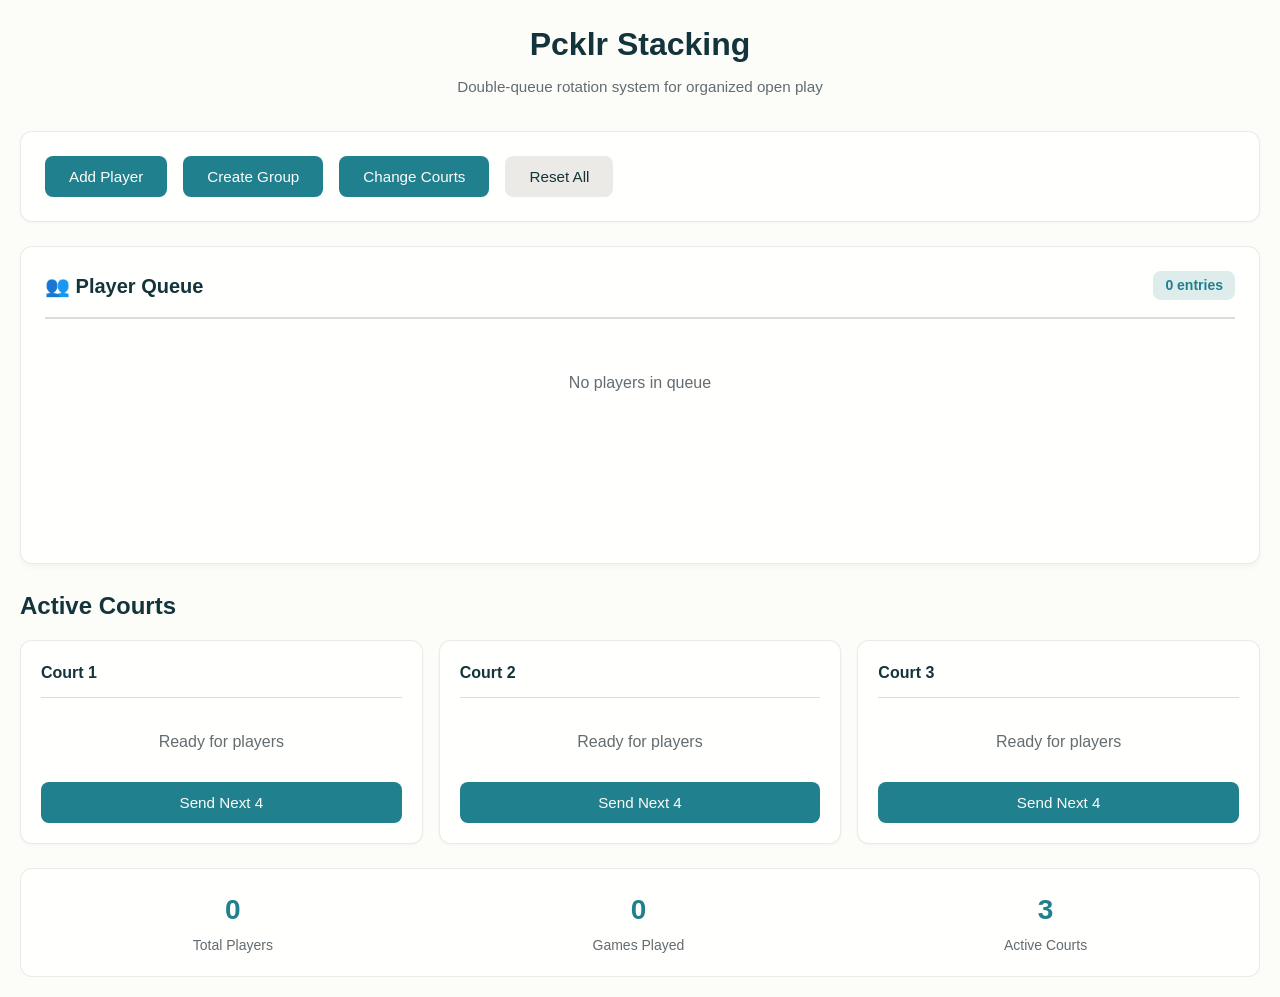
==== index.html @ cc5330ba "change name" ====
<!DOCTY PE html>
<html lang="en">
<head>
    <meta charset="UTF-8">
    <meta name="viewport" content="width=device-width, initial-scale=1.0">
    <title>HideOut Pekol Estaker</title>
    <style>
        :root {
            --color-white: rgba(255, 255, 255, 1);
            --color-black: rgba(0, 0, 0, 1);
            --color-cream-50: rgba(252, 252, 249, 1);
            --color-cream-100: rgba(255, 255, 253, 1);
            --color-gray-200: rgba(245, 245, 245, 1);
            --color-gray-300: rgba(167, 169, 169, 1);
            --color-gray-400: rgba(119, 124, 124, 1);
            --color-slate-500: rgba(98, 108, 113, 1);
            --color-brown-600: rgba(94, 82, 64, 1);
            --color-charcoal-700: rgba(31, 33, 33, 1);
            --color-charcoal-800: rgba(38, 40, 40, 1);
            --color-slate-900: rgba(19, 52, 59, 1);
            --color-teal-300: rgba(50, 184, 198, 1);
            --color-teal-400: rgba(45, 166, 178, 1);
            --color-teal-500: rgba(33, 128, 141, 1);
            --color-teal-600: rgba(29, 116, 128, 1);
            --color-teal-700: rgba(26, 104, 115, 1);
            --color-red-400: rgba(255, 84, 89, 1);
            --color-red-500: rgba(192, 21, 47, 1);
            --color-orange-400: rgba(230, 129, 97, 1);
            --color-orange-500: rgba(168, 75, 47, 1);
            --color-brown-600-rgb: 94, 82, 64;
            --color-teal-500-rgb: 33, 128, 141;
            --color-background: var(--color-cream-50);
            --color-surface: var(--color-cream-100);
            --color-text: var(--color-slate-900);
            --color-text-secondary: var(--color-slate-500);
            --color-primary: var(--color-teal-500);
            --color-primary-hover: var(--color-teal-600);
            --color-primary-active: var(--color-teal-700);
            --color-secondary: rgba(var(--color-brown-600-rgb), 0.12);
            --color-secondary-hover: rgba(var(--color-brown-600-rgb), 0.2);
            --color-border: rgba(var(--color-brown-600-rgb), 0.2);
            --color-btn-primary-text: var(--color-cream-50);
            --color-card-border: rgba(var(--color-brown-600-rgb), 0.12);
            --color-error: var(--color-red-500);
            --color-success: var(--color-teal-500);
            --font-family-base: -apple-system, BlinkMacSystemFont, 'Segoe UI', Roboto, sans-serif;
            --space-4: 4px;
            --space-8: 8px;
            --space-12: 12px;
            --space-16: 16px;
            --space-20: 20px;
            --space-24: 24px;
            --space-32: 32px;
            --radius-base: 8px;
            --radius-lg: 12px;
            --shadow-sm: 0 1px 3px rgba(0, 0, 0, 0.04);
            --shadow-md: 0 4px 6px -1px rgba(0, 0, 0, 0.04);
        }

        @media (prefers-color-scheme: dark) {
            :root {
                --color-background: var(--color-charcoal-700);
                --color-surface: var(--color-charcoal-800);
                --color-text: var(--color-gray-200);
                --color-text-secondary: rgba(167, 169, 169, 0.7);
                --color-primary: var(--color-teal-300);
                --color-primary-hover: var(--color-teal-400);
                --color-secondary: rgba(119, 124, 124, 0.15);
                --color-secondary-hover: rgba(119, 124, 124, 0.25);
                --color-border: rgba(119, 124, 124, 0.3);
                --color-error: var(--color-red-400);
                --color-success: var(--color-teal-300);
                --color-btn-primary-text: var(--color-slate-900);
                --color-card-border: rgba(119, 124, 124, 0.2);
            }
        }

        * {
            margin: 0;
            padding: 0;
            box-sizing: border-box;
        }

        body {
            font-family: var(--font-family-base);
            background-color: var(--color-background);
            color: var(--color-text);
            padding: var(--space-20);
            line-height: 1.5;
        }

        .container {
            max-width: 1400px;
            margin: 0 auto;
        }

        .header {
            text-align: center;
            margin-bottom: var(--space-32);
        }

        .header h1 {
            font-size: 2rem;
            font-weight: 600;
            margin-bottom: var(--space-8);
            color: var(--color-text);
        }

        .header p {
            color: var(--color-text-secondary);
            font-size: 0.95rem;
        }

        .controls {
            background: var(--color-surface);
            padding: var(--space-24);
            border-radius: var(--radius-lg);
            border: 1px solid var(--color-card-border);
            margin-bottom: var(--space-24);
            box-shadow: var(--shadow-sm);
        }

        .control-row {
            display: flex;
            gap: var(--space-16);
            flex-wrap: wrap;
            align-items: flex-end;
        }

        .form-group {
            flex: 1;
            min-width: 200px;
        }

        .form-label {
            display: block;
            margin-bottom: var(--space-8);
            font-weight: 500;
            font-size: 0.875rem;
            color: var(--color-text);
        }

        .form-control {
            width: 100%;
            padding: var(--space-12);
            border: 1px solid var(--color-border);
            border-radius: var(--radius-base);
            background: var(--color-background);
            color: var(--color-text);
            font-size: 0.95rem;
            transition: all 0.2s;
        }

        .form-control:focus {
            outline: 2px solid var(--color-primary);
            border-color: var(--color-primary);
        }

        .btn {
            padding: var(--space-12) var(--space-24);
            border: none;
            border-radius: var(--radius-base);
            font-size: 0.95rem;
            font-weight: 500;
            cursor: pointer;
            transition: all 0.2s;
        }

        .btn--primary {
            background: var(--color-primary);
            color: var(--color-btn-primary-text);
        }

        .btn--primary:hover {
            background: var(--color-primary-hover);
        }

        .btn--secondary {
            background: var(--color-secondary);
            color: var(--color-text);
        }

        .btn--secondary:hover {
            background: var(--color-secondary-hover);
        }

        .queue-container {
            display: grid;
            grid-template-columns: repeat(auto-fit, minmax(350px, 1fr));
            gap: var(--space-24);
            margin-bottom: var(--space-24);
        }

        .queue-card {
            background: var(--color-surface);
            border-radius: var(--radius-lg);
            border: 1px solid var(--color-card-border);
            padding: var(--space-24);
            box-shadow: var(--shadow-md);
        }

        .queue-header {
            display: flex;
            justify-content: space-between;
            align-items: center;
            margin-bottom: var(--space-20);
            padding-bottom: var(--space-16);
            border-bottom: 2px solid var(--color-border);
        }

        .queue-title {
            font-size: 1.25rem;
            font-weight: 600;
            display: flex;
            align-items: center;
            gap: var(--space-8);
        }

        .queue-badge {
            padding: var(--space-4) var(--space-12);
            border-radius: var(--radius-base);
            font-size: 0.875rem;
            font-weight: 600;
        }

        .queue-badge--winners {
            background: rgba(var(--color-teal-500-rgb), 0.15);
            color: var(--color-success);
        }

        .queue-badge--non-winners {
            background: rgba(var(--color-brown-600-rgb), 0.15);
            color: var(--color-text-secondary);
        }

        .queue-badge--next {
            background: var(--color-primary);
            color: var(--color-btn-primary-text);
            animation: pulse 2s infinite;
        }

        @keyframes pulse {
            0%, 100% { opacity: 1; }
            50% { opacity: 0.7; }
        }

        .player-list {
            min-height: 200px;
        }

        .player-item {
            background: var(--color-background);
            padding: var(--space-12) var(--space-16);
            border-radius: var(--radius-base);
            margin-bottom: var(--space-8);
            display: flex;
            justify-content: space-between;
            align-items: center;
            border: 1px solid var(--color-border);
            transition: all 0.2s;
        }

        .player-item:hover {
            border-color: var(--color-primary);
            transform: translateY(-1px);
        }

        .player-info {
            display: flex;
            align-items: center;
            gap: var(--space-12);
        }

        .player-number {
            background: var(--color-secondary);
            width: 32px;
            height: 32px;
            border-radius: 50%;
            display: flex;
            align-items: center;
            justify-content: center;
            font-weight: 600;
            font-size: 0.875rem;
        }

        .player-name {
            font-weight: 500;
        }

        .group-indicator {
            background: var(--color-primary);
            color: var(--color-btn-primary-text);
            padding: 2px 8px;
            border-radius: 4px;
            font-size: 0.75rem;
            font-weight: 600;
            margin-left: 8px;
        }

        .player-remove {
            background: transparent;
            border: none;
            color: var(--color-error);
            cursor: pointer;
            padding: var(--space-4);
            border-radius: var(--radius-base);
            transition: all 0.2s;
        }

        .player-remove:hover {
            background: rgba(var(--color-brown-600-rgb), 0.1);
        }

        .empty-state {
            text-align: center;
            padding: var(--space-32);
            color: var(--color-text-secondary);
        }

        .courts-section {
            margin-bottom: var(--space-24);
        }

        .courts-grid {
            display: grid;
            grid-template-columns: repeat(auto-fit, minmax(280px, 1fr));
            gap: var(--space-16);
        }

        .court-card {
            background: var(--color-surface);
            border-radius: var(--radius-lg);
            border: 1px solid var(--color-card-border);
            padding: var(--space-20);
            box-shadow: var(--shadow-sm);
        }

        .court-header {
            font-size: 1rem;
            font-weight: 600;
            margin-bottom: var(--space-16);
            padding-bottom: var(--space-12);
            border-bottom: 1px solid var(--color-border);
        }

        .court-players {
            display: grid;
            gap: var(--space-8);
        }

        .court-player {
            background: var(--color-background);
            padding: var(--space-8) var(--space-12);
            border-radius: var(--radius-base);
            font-size: 0.875rem;
            border: 1px solid var(--color-border);
        }

        .btn-send {
            width: 100%;
            margin-top: var(--space-12);
            background: var(--color-success);
            color: var(--color-btn-primary-text);
        }

        .stats {
            background: var(--color-surface);
            padding: var(--space-20);
            border-radius: var(--radius-lg);
            border: 1px solid var(--color-card-border);
            display: flex;
            justify-content: space-around;
            flex-wrap: wrap;
            gap: var(--space-16);
        }

        .stat-item {
            text-align: center;
        }

        .stat-value {
            font-size: 1.75rem;
            font-weight: 600;
            color: var(--color-primary);
        }

        .stat-label {
            font-size: 0.875rem;
            color: var(--color-text-secondary);
            margin-top: var(--space-4);
        }

        .group-section {
            margin-bottom: var(--space-24);
        }

        .groups-grid {
            display: grid;
            grid-template-columns: repeat(auto-fit, minmax(300px, 1fr));
            gap: var(--space-16);
        }

        .group-card {
            background: var(--color-surface);
            border-radius: var(--radius-lg);
            border: 1px solid var(--color-card-border);
            padding: var(--space-20);
            box-shadow: var(--shadow-sm);
            cursor: pointer;
            transition: all 0.2s;
        }

        .group-card:hover {
            border-color: var(--color-primary);
            transform: translateY(-2px);
            box-shadow: var(--shadow-md);
        }

        .group-header {
            display: flex;
            justify-content: space-between;
            align-items: center;
        }

        .group-title {
            font-size: 1rem;
            font-weight: 600;
        }

        .group-count {
            font-size: 0.875rem;
            color: var(--color-text-secondary);
        }

        .group-members {
            display: grid;
            gap: var(--space-8);
            margin-bottom: var(--space-12);
        }

        .group-member {
            background: var(--color-background);
            padding: var(--space-8) var(--space-12);
            border-radius: var(--radius-base);
            font-size: 0.875rem;
            border: 1px solid var(--color-border);
            display: flex;
            justify-content: space-between;
            align-items: center;
        }

        .btn-group-action {
            width: 100%;
            margin-top: var(--space-8);
        }

        .btn-delete {
            background: var(--color-error);
            color: var(--color-btn-primary-text);
        }

        .btn-delete:hover {
            opacity: 0.8;
        }

        .modal {
            display: none;
            position: fixed;
            top: 0;
            left: 0;
            width: 100%;
            height: 100%;
            background: rgba(0, 0, 0, 0.5);
            z-index: 1000;
            align-items: center;
            justify-content: center;
        }

        .modal.active {
            display: flex;
        }

        .modal-content {
            background: var(--color-surface);
            border-radius: var(--radius-lg);
            padding: var(--space-24);
            max-width: 500px;
            width: 90%;
            max-height: 80vh;
            overflow-y: auto;
        }

        .modal-header {
            font-size: 1.25rem;
            font-weight: 600;
            margin-bottom: var(--space-16);
        }

        .modal-actions {
            display: flex;
            gap: var(--space-12);
            margin-top: var(--space-20);
        }

        @media (max-width: 768px) {
            .queue-container {
                grid-template-columns: 1fr;
            }
            .control-row {
                flex-direction: column;
            }
            .form-group {
                width: 100%;
            }
        }
    </style>
</head>
<body>
    <div class="container">
        <div class="header">
            <h1>Pcklr Stacking</h1>
            <p>Double-queue rotation system for organized open play</p>
        </div>

        <div class="controls">
            <div class="control-row">
                <button class="btn btn--primary" onclick="openPlayerModal()">Add Player</button>
                <button class="btn btn--primary" onclick="openGroupModal()">Create Group</button>
                <button class="btn btn--primary" onclick="openCourtsModal()">Change Courts</button>
                <button class="btn btn--secondary" onclick="resetSystem()">Reset All</button>
            </div>
        </div>

        <div class="group-section" id="groupSection" style="display: none;">
            <h2 style="margin-bottom: var(--space-16); font-size: 1.5rem;">Groups</h2>
            <div id="groupsGrid" class="groups-grid"></div>
        </div>

        <div class="queue-container">
            <div class="queue-card">
                <div class="queue-header">
                    <div class="queue-title">
                        <span>👥 Player Queue</span>
                    </div>
                    <span class="queue-badge queue-badge--winners" id="playersCount">0 players</span>
                </div>
                <div id="playersQueue" class="player-list">
                    <div class="empty-state">No players in queue</div>
                </div>
            </div>
        </div>

        <div class="courts-section">
            <h2 style="margin-bottom: var(--space-16); font-size: 1.5rem;">Active Courts</h2>
            <div id="courtsGrid" class="courts-grid"></div>
        </div>

        <div class="stats">
            <div class="stat-item">
                <div class="stat-value" id="totalPlayers">0</div>
                <div class="stat-label">Total Players</div>
            </div>
            <div class="stat-item">
                <div class="stat-value" id="gamesPlayed">0</div>
                <div class="stat-label">Games Played</div>
            </div>
            <div class="stat-item">
                <div class="stat-value" id="activeCourts">3</div>
                <div class="stat-label">Active Courts</div>
            </div>
        </div>
    </div>

    <div id="playerModal" class="modal">
        <div class="modal-content">
            <h3 class="modal-header">Add Player</h3>
            <div class="form-group">
                <label class="form-label" for="playerName">Player Name(s)</label>
                <input type="text" id="playerName" class="form-control" placeholder="Enter name or names separated by comma">
                <small style="color: var(--color-text-secondary); font-size: 0.8rem; margin-top: 4px; display: block;">
                    Single: "John" or Multiple: "John, Mary, Bob"
                </small>
            </div>
            <div class="modal-actions">
                <button class="btn btn--primary" onclick="addPlayer()">Add to Queue</button>
                <button class="btn btn--secondary" onclick="closePlayerModal()">Cancel</button>
            </div>
        </div>
    </div>

    <div id="groupModal" class="modal">
        <div class="modal-content">
            <h3 class="modal-header">Create Group</h3>
            <div class="form-group">
                <label class="form-label" for="groupName">Group Name</label>
                <input type="text" id="groupName" class="form-control" placeholder="e.g., Smith Family">
            </div>
            <div class="form-group">
                <label class="form-label">Select Members (max 4)</label>
                <div id="availablePlayers" style="max-height: 300px; overflow-y: auto; border: 1px solid var(--color-border); border-radius: var(--radius-base); padding: var(--space-12); background: var(--color-background);">
                    <div style="color: var(--color-text-secondary); text-align: center; padding: var(--space-16);">Add players to queue first</div>
                </div>
                <small style="color: var(--color-text-secondary); font-size: 0.8rem; margin-top: 4px; display: block;">
                    Click on players from the queue to add them to the group
                </small>
            </div>
            <div class="form-group">
                <label class="form-label">Selected Members (<span id="selectedCount">0</span>/4)</label>
                <div id="selectedPlayers" style="min-height: 100px; border: 1px solid var(--color-border); border-radius: var(--radius-base); padding: var(--space-12); background: var(--color-background);">
                    <div style="color: var(--color-text-secondary); text-align: center; padding: var(--space-16);">No members selected</div>
                </div>
            </div>
            <div class="modal-actions">
                <button class="btn btn--primary" onclick="saveGroup()">Save Group</button>
                <button class="btn btn--secondary" onclick="closeGroupModal()">Cancel</button>
            </div>
        </div>
    </div>

    <div id="courtsModal" class="modal">
        <div class="modal-content">
            <h3 class="modal-header">Change Number of Courts</h3>
            <div class="form-group">
                <label class="form-label" for="courtCountInput">Number of Courts (1-10)</label>
                <input type="number" id="courtCountInput" class="form-control" value="3" min="1" max="10">
            </div>
            <div class="modal-actions">
                <button class="btn btn--primary" onclick="saveCourts()">Apply Changes</button>
                <button class="btn btn--secondary" onclick="closeCourtsModal()">Cancel</button>
            </div>
        </div>
    </div>

    <div id="notificationModal" class="modal">
        <div class="modal-content">
            <h3 class="modal-header" id="notificationTitle">Notification</h3>
            <div style="padding: var(--space-16) 0;">
                <p id="notificationMessage" style="white-space: pre-line; line-height: 1.6;"></p>
            </div>
            <div class="modal-actions">
                <button class="btn btn--primary" onclick="closeNotification()" style="width: 100%;">OK</button>
            </div>
        </div>
    </div>

    <div id="groupDetailsModal" class="modal">
        <div class="modal-content">
            <h3 class="modal-header" id="groupDetailsTitle">Group Details</h3>
            <div class="form-group">
                <label class="form-label">Members</label>
                <div id="groupDetailsMembersList" style="max-height: 300px; overflow-y: auto; border: 1px solid var(--color-border); border-radius: var(--radius-base); padding: var(--space-12); background: var(--color-background);">
                </div>
            </div>
            <div class="modal-actions">
                <button class="btn btn--primary" id="groupDetailsAddBtn" style="flex: 1;">Add to Queue</button>
                <button class="btn btn-delete" id="groupDetailsDeleteBtn" style="flex: 1;">Delete Group</button>
                <button class="btn btn--secondary" onclick="closeGroupDetailsModal()" style="flex: 1;">Close</button>
            </div>
        </div>
    </div>

    <script>
        let playersQueue = [];
        let courts = [];
        let gamesPlayedCount = 0;
        let groups = [];
        let queueIdCounter = 0;

        let courtCount = 3;

        function initializeCourts() {
            courts = Array(courtCount).fill(null).map(() => []);
            updateCourtsDisplay();
            updateStats();
        }

        function addPlayer() {
            const playerInput = document.getElementById('playerName');
            const playerNames = playerInput.value.trim();
            
            if (!playerNames) {
                alert('Please enter player name(s)');
                return;
            }

            const players = playerNames.split(',').map(name => name.trim()).filter(name => name.length > 0);
            
            if (players.length === 0) {
                alert('Please enter valid player name(s)');
                return;
            }

            const duplicates = [];
            const added = [];

            players.forEach(playerName => {
                const existsInQueue = playersQueue.some(p => p.name.toLowerCase() === playerName.toLowerCase());
                const existsInCourts = courts.some(court => court.some(p => p.name.toLowerCase() === playerName.toLowerCase()));
                
                if (existsInQueue || existsInCourts) {
                    duplicates.push(playerName);
                } else {
                    playersQueue.push({
                        id: queueIdCounter++,
                        name: playerName,
                        groupId: null,
                        groupName: null
                    });
                    added.push(playerName);
                }
            });

            playerInput.value = '';
            updateDisplay();
            closePlayerModal();
            
            if (duplicates.length > 0 && added.length === 0) {
                showNotification('All players are already in the system', `Cannot add duplicate player(s): ${duplicates.join(', ')}`, 'error');
            } else if (duplicates.length > 0 && added.length > 0) {
                showNotification('Some players were duplicates', `Added: ${added.join(', ')}\n\nSkipped duplicates: ${duplicates.join(', ')}`, 'warning');
            } else if (added.length > 1) {
                showNotification('Players added successfully', `Added ${added.length} players: ${added.join(', ')}`, 'success');
            } else if (added.length === 1) {
                showNotification('Player added', `${added[0]} has been added to the queue`, 'success');
            }
        }

        function removePlayer(index) {
            playersQueue.splice(index, 1);
            updateDisplay();
        }

        function removeGroupFromQueue(groupName) {
            const group = groups.find(g => g.name === groupName && g.playTogether);
            if (!group) return;
            
            if (!confirm(`Remove all members of "${groupName}" from queue?`)) return;
            
            group.members.forEach(member => {
                const index = playersQueue.findIndex(p => p.name.toLowerCase() === member.toLowerCase());
                if (index !== -1) {
                    playersQueue.splice(index, 1);
                }
            });
            
            updateDisplay();
        }

        function sendToCourt(courtIndex) {
            const court = courts[courtIndex];
            
            if (court.length > 0) {
                alert('Please finish the current game first');
                return;
            }
            
            if (playersQueue.length < 4) {
                alert('Not enough players in queue (need 4 players)');
                return;
            }

            // honour any "play together" group as a single unit; if the group is
            // present in the queue we will remove all of its members and then
            // add enough non‑group players to make a full four‑player game.  if
            // there aren’t sufficient extras available we skip the group and fall
            // back to the normal rotation.
            const groupsPlayingTogether = groups.filter(
                g => g.playTogether && g.members.length >= 1 && g.members.length <= 4
            );

            for (const group of groupsPlayingTogether) {
                // gather the queue indices of each member that’s waiting
                const groupIndices = [];
                for (let i = 0; i < playersQueue.length; i++) {
                    if (group.members.includes(playersQueue[i].name)) {
                        groupIndices.push(i);
                    }
                }

                // only proceed when every member is queued
                if (groupIndices.length === group.members.length) {
                    const groupPlayers = groupIndices.map(i => playersQueue[i]);
                    const extrasNeeded = 4 - groupPlayers.length;

                    // collect extras from the remaining queue
                    const extras = [];
                    for (let i = 0; i < playersQueue.length && extras.length < extrasNeeded; i++) {
                        if (!group.members.includes(playersQueue[i].name)) {
                            extras.push(playersQueue[i]);
                        }
                    }

                    if (extras.length < extrasNeeded) {
                        // not enough non‑group players; try the next group
                        continue;
                    }

                    // remove both the group members and the extras (descending
                    // so we don’t invalidate earlier indices)
                    const removeIdxs = [
                        ...groupIndices,
                        ...extras.map(e => playersQueue.indexOf(e))
                    ].sort((a, b) => b - a);
                    removeIdxs.forEach(idx => playersQueue.splice(idx, 1));

                    courts[courtIndex] = [...groupPlayers, ...extras];
                    updateDisplay();
                    return;
                }
            }

            const players = playersQueue.splice(0, 4);
            courts[courtIndex] = players;
            
            updateDisplay();
        }

        function finishGame(courtIndex, winnersIndices) {
            const court = courts[courtIndex];
            
            if (court.length === 0) {
                alert('No game in progress on this court');
                return;
            }

            court.forEach((player) => {
                playersQueue.push(player);
            });
            
            courts[courtIndex] = [];
            gamesPlayedCount++;
            
            updateDisplay();
        }

        function finishGameSimple(courtIndex) {
            const court = courts[courtIndex];
            
            if (court.length === 0) {
                alert('No game in progress');
                return;
            }

            finishGame(courtIndex, []);
        }

        function updateDisplay() {
            updateQueueDisplay('playersQueue', 'playersCount', playersQueue);
            updateCourtsDisplay();
            updateStats();
        }

        function updateQueueDisplay(elementId, countId, queue) {
            const container = document.getElementById(elementId);
            const countBadge = document.getElementById(countId);
            
            const playTogetherGroups = groups.filter(g => g.playTogether);
            const playTogetherGroupMembers = new Set();
            playTogetherGroups.forEach(g => g.members.forEach(m => playTogetherGroupMembers.add(m.toLowerCase())));
            
            const visibleQueue = queue.filter(player => !playTogetherGroupMembers.has(player.name.toLowerCase()));
            
            const groupsInQueue = playTogetherGroups.filter(group => {
                return group.members.every(member => 
                    queue.some(p => p.name.toLowerCase() === member.toLowerCase())
                );
            });
            
            const totalVisible = visibleQueue.length + groupsInQueue.length;
            countBadge.textContent = `${totalVisible} ${totalVisible !== 1 ? 'entries' : 'entry'}`;
            
            if (totalVisible === 0) {
                container.innerHTML = '<div class="empty-state">No players in queue</div>';
                return;
            }

            let html = '';
            let queueIndex = 0;
            let displayPosition = 1;
            
            while (queueIndex < queue.length || groupsInQueue.length > 0) {
                const currentPlayer = queue[queueIndex];
                
                if (!currentPlayer || playTogetherGroupMembers.has(currentPlayer.name.toLowerCase())) {
                    const matchingGroup = playTogetherGroups.find(group => 
                        group.members.every(member => 
                            queue.slice(queueIndex).some(p => p.name.toLowerCase() === member.toLowerCase())
                        ) && group.members.some(member => 
                            currentPlayer && member.toLowerCase() === currentPlayer.name.toLowerCase()
                        )
                    );
                    
                    if (matchingGroup && groupsInQueue.includes(matchingGroup)) {
                        html += `
                            <div class="player-item" style="background: rgba(var(--color-teal-500-rgb), 0.08); border: 2px solid var(--color-primary);">
                                <div class="player-info">
                                    <div class="player-number">${displayPosition}</div>
                                    <div class="player-name">
                                        <strong>${matchingGroup.name}</strong>
                                        <span class="group-indicator">Group of ${matchingGroup.members.length}</span>
                                    </div>
                                </div>
                                <button class="player-remove" onclick="removeGroupFromQueue('${matchingGroup.name}')">✕</button>
                            </div>
                        `;
                        
                        groupsInQueue.splice(groupsInQueue.indexOf(matchingGroup), 1);
                        
                        matchingGroup.members.forEach(member => {
                            const idx = queue.findIndex((p, i) => i >= queueIndex && p.name.toLowerCase() === member.toLowerCase());
                            if (idx !== -1) {
                                queue.splice(idx, 1);
                            }
                        });
                        
                        displayPosition++;
                        continue;
                    }
                    
                    queueIndex++;
                    continue;
                }
                
                const inGroup = groups.some(g => g.members.includes(currentPlayer.name));
                const groupName = inGroup ? groups.find(g => g.members.includes(currentPlayer.name)).name : '';
                const displayGroup = currentPlayer.groupId ? currentPlayer.groupName : (inGroup ? groupName : '');
                
                html += `
                    <div class="player-item">
                        <div class="player-info">
                            <div class="player-number">${displayPosition}</div>
                            <div class="player-name">
                                ${currentPlayer.name}
                                ${displayGroup ? `<span class="group-indicator">${displayGroup}</span>` : ''}
                            </div>
                        </div>
                        <button class="player-remove" onclick="removePlayer(${queueIndex})">✕</button>
                    </div>
                `;
                
                queueIndex++;
                displayPosition++;
            }
            
            container.innerHTML = html;
        }

        function updateCourtsDisplay() {
            const courtsGrid = document.getElementById('courtsGrid');
            
            if (courts.length !== courtCount) {
                initializeCourts();
                return;
            }

            courtsGrid.innerHTML = courts.map((court, index) => `
                <div class="court-card">
                    <div class="court-header">Court ${index + 1}</div>
                    <div class="court-players">
                        ${court.length > 0 ? court.map((player, pIndex) => `
                            <div class="court-player">Player ${pIndex + 1}: ${player.name}${player.groupId ? ` (${player.groupName})` : ''}</div>
                        `).join('') : '<div class="empty-state" style="padding: var(--space-16);">Ready for players</div>'}
                    </div>
                    ${court.length === 0 ? `
                        <button class="btn btn-send" onclick="sendToCourt(${index})">Send Next 4</button>
                    ` : `
                        <button class="btn btn-send" onclick="finishGameSimple(${index})">Finish Game</button>
                    `}
                </div>
            `).join('');
        }

        function updateStats() {
            const totalPlayers = playersQueue.length + courts.reduce((sum, court) => sum + court.length, 0);
            document.getElementById('totalPlayers').textContent = totalPlayers;
            document.getElementById('gamesPlayed').textContent = gamesPlayedCount;
            document.getElementById('activeCourts').textContent = courts.length;
        }

        function resetSystem() {
            if (!confirm('Are you sure you want to reset the entire system? This will clear all queues and courts.')) {
                return;
            }
            
            playersQueue = [];
            courts = [];
            gamesPlayedCount = 0;
            
            initializeCourts();
            updateDisplay();
        }

        function openPlayerModal() {
            document.getElementById('playerModal').classList.add('active');
            document.getElementById('playerName').focus();
        }

        function closePlayerModal() {
            document.getElementById('playerModal').classList.remove('active');
            document.getElementById('playerName').value = '';
        }

        let selectedGroupMembers = [];

        function openGroupModal() {
            selectedGroupMembers = [];
            updateAvailablePlayers();
            updateSelectedPlayers();
            document.getElementById('groupModal').classList.add('active');
            document.getElementById('groupName').focus();
        }

        function closeGroupModal() {
            document.getElementById('groupModal').classList.remove('active');
            document.getElementById('groupName').value = '';
            selectedGroupMembers = [];
        }

        function updateAvailablePlayers() {
            const container = document.getElementById('availablePlayers');
            
            if (playersQueue.length === 0) {
                container.innerHTML = '<div style="color: var(--color-text-secondary); text-align: center; padding: var(--space-16);">Add players to queue first</div>';
                return;
            }

            container.innerHTML = playersQueue.map((player, index) => {
                const isSelected = selectedGroupMembers.some(m => m.id === player.id);
                const isDisabled = selectedGroupMembers.length >= 4 && !isSelected;
                const inGroup = groups.some(g => g.members.includes(player.name));
                const groupName = inGroup ? groups.find(g => g.members.includes(player.name)).name : '';
                
                return `
                    <div class="player-item" style="cursor: ${isDisabled ? 'not-allowed' : 'pointer'}; opacity: ${isDisabled ? '0.5' : '1'}; ${isSelected ? 'border-color: var(--color-primary); background: rgba(var(--color-teal-500-rgb), 0.1);' : ''}" onclick="${isDisabled ? '' : `togglePlayerSelection(${index})`}">
                        <div class="player-info">
                            <div class="player-number">${index + 1}</div>
                            <div class="player-name">
                                ${player.name}
                                ${inGroup ? `<span class="group-indicator">${groupName}</span>` : ''}
                            </div>
                        </div>
                        ${isSelected ? '<span style="color: var(--color-success); font-weight: 600;">✓</span>' : ''}
                    </div>
                `;
            }).join('');
        }

        function togglePlayerSelection(playerIndex) {
            const player = playersQueue[playerIndex];
            const existingIndex = selectedGroupMembers.findIndex(m => m.id === player.id);
            
            if (existingIndex >= 0) {
                selectedGroupMembers.splice(existingIndex, 1);
            } else {
                if (selectedGroupMembers.length >= 4) {
                    alert('Maximum 4 members per group');
                    return;
                }
                selectedGroupMembers.push(player);
            }
            
            updateAvailablePlayers();
            updateSelectedPlayers();
        }

        function removeSelectedMember(memberId) {
            selectedGroupMembers = selectedGroupMembers.filter(m => m.id !== memberId);
            updateAvailablePlayers();
            updateSelectedPlayers();
        }

        function updateSelectedPlayers() {
            const container = document.getElementById('selectedPlayers');
            const countSpan = document.getElementById('selectedCount');
            
            countSpan.textContent = selectedGroupMembers.length;
            
            if (selectedGroupMembers.length === 0) {
                container.innerHTML = '<div style="color: var(--color-text-secondary); text-align: center; padding: var(--space-16);">No members selected</div>';
                return;
            }

            container.innerHTML = selectedGroupMembers.map((member, index) => `
                <div class="player-item" style="margin-bottom: var(--space-8);">
                    <div class="player-info">
                        <div class="player-number">${index + 1}</div>
                        <div class="player-name">${member.name}</div>
                    </div>
                    <button class="player-remove" onclick="removeSelectedMember(${member.id})">✕</button>
                </div>
            `).join('');
        }

        function openCourtsModal() {
            document.getElementById('courtCountInput').value = courtCount;
            document.getElementById('courtsModal').classList.add('active');
            document.getElementById('courtCountInput').focus();
        }

        function closeCourtsModal() {
            document.getElementById('courtsModal').classList.remove('active');
        }

        function saveCourts() {
            const newCount = parseInt(document.getElementById('courtCountInput').value);
            
            if (isNaN(newCount) || newCount < 1 || newCount > 10) {
                alert('Please enter a valid number between 1 and 10');
                return;
            }
            
            courtCount = newCount;
            initializeCourts();
            closeCourtsModal();
        }

        function saveGroup() {
            const groupName = document.getElementById('groupName').value.trim();
            
            if (!groupName) {
                alert('Please enter a group name');
                return;
            }
            
            if (selectedGroupMembers.length === 0) {
                alert('Please select at least one member');
                return;
            }
            
            const memberNames = selectedGroupMembers.map(m => m.name);
            const uniqueMembers = [...new Set(memberNames.map(name => name.toLowerCase()))];
            
            if (uniqueMembers.length !== memberNames.length) {
                alert('Cannot create group with duplicate members');
                return;
            }
            
            groups.push({
                id: Date.now(),
                name: groupName,
                members: memberNames,
                playTogether: false
            });
            
            closeGroupModal();
            updateGroupsDisplay();
            alert(`Group "${groupName}" created with ${selectedGroupMembers.length} members`);
        }

        function addGroupToQueue(groupId) {
            const group = groups.find(g => g.id === groupId);
            if (!group) return;
            
            const duplicates = [];
            const added = [];
            
            group.members.forEach(member => {
                const existsInQueue = playersQueue.some(p => p.name.toLowerCase() === member.toLowerCase());
                const existsInCourts = courts.some(court => court.some(p => p.name.toLowerCase() === member.toLowerCase()));
                
                if (existsInQueue || existsInCourts) {
                    duplicates.push(member);
                } else {
                    playersQueue.push({
                        id: queueIdCounter++,
                        name: member,
                        groupId: group.id,
                        groupName: group.name
                    });
                    added.push(member);
                }
            });
            
            updateDisplay();
            
            if (duplicates.length > 0 && added.length === 0) {
                showNotification('All group members already in system', `Cannot add group "${group.name}". All members are duplicates: ${duplicates.join(', ')}`, 'error');
            } else if (duplicates.length > 0) {
                showNotification('Group partially added', `Added ${added.length} from "${group.name}"\n\nSkipped duplicates: ${duplicates.join(', ')}`, 'warning');
            } else {
                showNotification('Group added successfully', `Added ${added.length} players from "${group.name}" to queue`, 'success');
            }
        }

        function deleteGroup(groupId) {
            const group = groups.find(g => g.id === groupId);
            if (!group) return;
            
            if (!confirm(`Delete group "${group.name}"?`)) return;
            
            groups = groups.filter(g => g.id !== groupId);
            updateGroupsDisplay();
        }

        function removeMemberFromGroup(groupId, memberIndex) {
            const group = groups.find(g => g.id === groupId);
            if (!group) return;
            
            if (group.members.length === 1) {
                alert('Cannot remove the last member. Delete the group instead.');
                return;
            }
            
            group.members.splice(memberIndex, 1);
            updateGroupsDisplay();
        }

        function updateGroupsDisplay() {
            const groupsGrid = document.getElementById('groupsGrid');
            const groupSection = document.getElementById('groupSection');
            
            if (groups.length === 0) {
                groupSection.style.display = 'none';
                return;
            }
            
            groupSection.style.display = 'block';
            
            groupsGrid.innerHTML = groups.map(group => `
                <div class="group-card" onclick="openGroupDetailsModal(${group.id})">
                    <div class="group-header">
                        <div class="group-title">${group.name}</div>
                        <div class="group-count">${group.members.length} member${group.members.length !== 1 ? 's' : ''}</div>
                    </div>
                </div>
            `).join('');
        }

        function openGroupDetailsModal(groupId) {
            const group = groups.find(g => g.id === groupId);
            if (!group) return;
            
            const modal = document.getElementById('groupDetailsModal');
            const titleEl = document.getElementById('groupDetailsTitle');
            const membersEl = document.getElementById('groupDetailsMembersList');
            
            titleEl.textContent = group.name;
            
            membersEl.innerHTML = `
                <div style="margin-bottom: var(--space-16); padding: var(--space-12); background: var(--color-background); border-radius: var(--radius-base); border: 1px solid var(--color-border);">
                    <label style="display: flex; align-items: center; gap: var(--space-12); cursor: pointer;">
                        <input type="checkbox" id="playTogetherToggle" ${group.playTogether ? 'checked' : ''} onchange="togglePlayTogether(${groupId})" style="width: 20px; height: 20px; cursor: pointer;">
                        <span style="font-weight: 500;">Play together as a group</span>
                    </label>
                    <small style="color: var(--color-text-secondary); font-size: 0.8rem; margin-top: 4px; display: block; margin-left: 32px;">
                        When enabled, all members will be sent to the same court
                    </small>
                </div>
                ${group.members.map((member, idx) => `
                    <div class="player-item" style="margin-bottom: var(--space-8);">
                        <div class="player-info">
                            <div class="player-number">${idx + 1}</div>
                            <div class="player-name">${member}</div>
                        </div>
                        <button class="player-remove" onclick="removeMemberFromGroupDetails(${groupId}, ${idx})">✕</button>
                    </div>
                `).join('')}
            `;
            
            document.getElementById('groupDetailsDeleteBtn').onclick = () => deleteGroupFromDetails(groupId);
            document.getElementById('groupDetailsAddBtn').onclick = () => addGroupToQueueFromDetails(groupId);
            
            modal.classList.add('active');
        }

        function togglePlayTogether(groupId) {
            const group = groups.find(g => g.id === groupId);
            if (!group) return;
            
            const checkbox = document.getElementById('playTogetherToggle');
            group.playTogether = checkbox.checked;
            updateGroupsDisplay();
        }

        function addGroupToQueueFromDetails(groupId) {
            addGroupToQueue(groupId);
            closeGroupDetailsModal();
        }

        function removeMemberFromGroupDetails(groupId, memberIndex) {
            const group = groups.find(g => g.id === groupId);
            if (!group) return;
            
            if (group.members.length === 1) {
                alert('Cannot remove the last member. Delete the group instead.');
                return;
            }
            
            group.members.splice(memberIndex, 1);
            updateGroupsDisplay();
            openGroupDetailsModal(groupId);
        }

        function closeGroupDetailsModal() {
            document.getElementById('groupDetailsModal').classList.remove('active');
        }

        function deleteGroupFromDetails(groupId) {
            const group = groups.find(g => g.id === groupId);
            if (!group) return;
            
            if (!confirm(`Delete group "${group.name}"?`)) return;
            
            groups = groups.filter(g => g.id !== groupId);
            updateGroupsDisplay();
            closeGroupDetailsModal();
        }

        document.getElementById('playerModal').addEventListener('click', (e) => {
            if (e.target.id === 'playerModal') {
                closePlayerModal();
            }
        });

        document.getElementById('groupModal').addEventListener('click', (e) => {
            if (e.target.id === 'groupModal') {
                closeGroupModal();
            }
        });

        document.getElementById('courtsModal').addEventListener('click', (e) => {
            if (e.target.id === 'courtsModal') {
                closeCourtsModal();
            }
        });

        document.getElementById('notificationModal').addEventListener('click', (e) => {
            if (e.target.id === 'notificationModal') {
                closeNotification();
            }
        });

        document.getElementById('groupDetailsModal').addEventListener('click', (e) => {
            if (e.target.id === 'groupDetailsModal') {
                closeGroupDetailsModal();
            }
        });

        function showNotification(title, message, type = 'info') {
            const modal = document.getElementById('notificationModal');
            const titleEl = document.getElementById('notificationTitle');
            const messageEl = document.getElementById('notificationMessage');
            
            titleEl.textContent = title;
            messageEl.textContent = message;
            
            const modalContent = modal.querySelector('.modal-content');
            modalContent.style.borderTop = `4px solid ${
                type === 'error' ? 'var(--color-error)' : 
                type === 'warning' ? 'var(--color-orange-500)' : 
                type === 'success' ? 'var(--color-success)' : 
                'var(--color-primary)'
            }`;
            
            modal.classList.add('active');
        }

        function closeNotification() {
            document.getElementById('notificationModal').classList.remove('active');
        }

        initializeCourts();
        updateDisplay();
    </script>
</body>
</html>
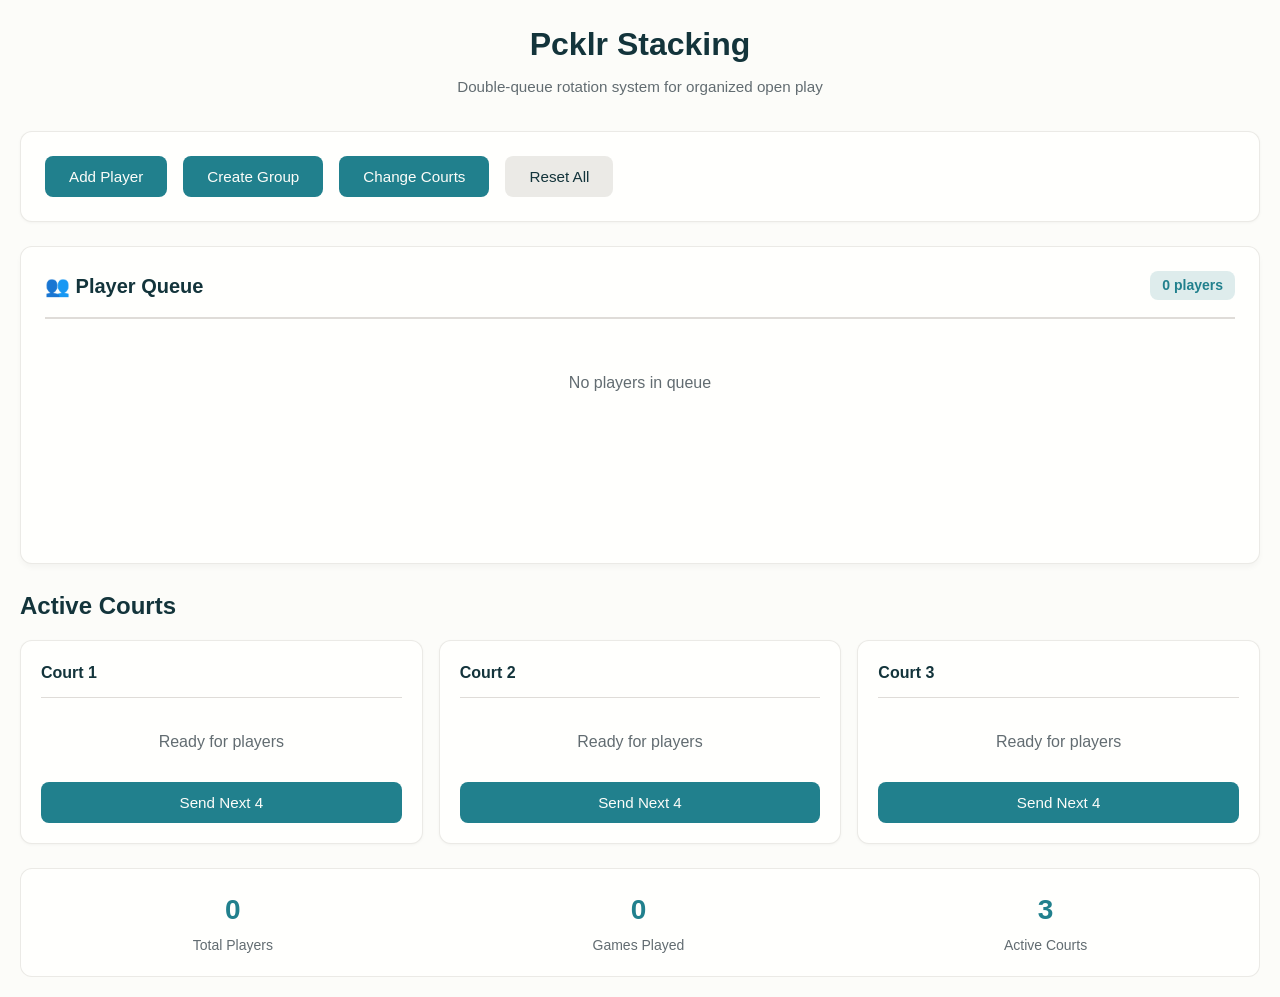
==== commit b271af01: "css/Group" ====
--- a/index.html
+++ b/index.html
@@ -1,519 +1,10 @@
-<!DOCTY PE html>
+<!DOCTYPE html>
 <html lang="en">
 <head>
     <meta charset="UTF-8">
     <meta name="viewport" content="width=device-width, initial-scale=1.0">
     <title>HideOut Pekol Estaker</title>
-    <style>
-        :root {
-            --color-white: rgba(255, 255, 255, 1);
-            --color-black: rgba(0, 0, 0, 1);
-            --color-cream-50: rgba(252, 252, 249, 1);
-            --color-cream-100: rgba(255, 255, 253, 1);
-            --color-gray-200: rgba(245, 245, 245, 1);
-            --color-gray-300: rgba(167, 169, 169, 1);
-            --color-gray-400: rgba(119, 124, 124, 1);
-            --color-slate-500: rgba(98, 108, 113, 1);
-            --color-brown-600: rgba(94, 82, 64, 1);
-            --color-charcoal-700: rgba(31, 33, 33, 1);
-            --color-charcoal-800: rgba(38, 40, 40, 1);
-            --color-slate-900: rgba(19, 52, 59, 1);
-            --color-teal-300: rgba(50, 184, 198, 1);
-            --color-teal-400: rgba(45, 166, 178, 1);
-            --color-teal-500: rgba(33, 128, 141, 1);
-            --color-teal-600: rgba(29, 116, 128, 1);
-            --color-teal-700: rgba(26, 104, 115, 1);
-            --color-red-400: rgba(255, 84, 89, 1);
-            --color-red-500: rgba(192, 21, 47, 1);
-            --color-orange-400: rgba(230, 129, 97, 1);
-            --color-orange-500: rgba(168, 75, 47, 1);
-            --color-brown-600-rgb: 94, 82, 64;
-            --color-teal-500-rgb: 33, 128, 141;
-            --color-background: var(--color-cream-50);
-            --color-surface: var(--color-cream-100);
-            --color-text: var(--color-slate-900);
-            --color-text-secondary: var(--color-slate-500);
-            --color-primary: var(--color-teal-500);
-            --color-primary-hover: var(--color-teal-600);
-            --color-primary-active: var(--color-teal-700);
-            --color-secondary: rgba(var(--color-brown-600-rgb), 0.12);
-            --color-secondary-hover: rgba(var(--color-brown-600-rgb), 0.2);
-            --color-border: rgba(var(--color-brown-600-rgb), 0.2);
-            --color-btn-primary-text: var(--color-cream-50);
-            --color-card-border: rgba(var(--color-brown-600-rgb), 0.12);
-            --color-error: var(--color-red-500);
-            --color-success: var(--color-teal-500);
-            --font-family-base: -apple-system, BlinkMacSystemFont, 'Segoe UI', Roboto, sans-serif;
-            --space-4: 4px;
-            --space-8: 8px;
-            --space-12: 12px;
-            --space-16: 16px;
-            --space-20: 20px;
-            --space-24: 24px;
-            --space-32: 32px;
-            --radius-base: 8px;
-            --radius-lg: 12px;
-            --shadow-sm: 0 1px 3px rgba(0, 0, 0, 0.04);
-            --shadow-md: 0 4px 6px -1px rgba(0, 0, 0, 0.04);
-        }
-
-        @media (prefers-color-scheme: dark) {
-            :root {
-                --color-background: var(--color-charcoal-700);
-                --color-surface: var(--color-charcoal-800);
-                --color-text: var(--color-gray-200);
-                --color-text-secondary: rgba(167, 169, 169, 0.7);
-                --color-primary: var(--color-teal-300);
-                --color-primary-hover: var(--color-teal-400);
-                --color-secondary: rgba(119, 124, 124, 0.15);
-                --color-secondary-hover: rgba(119, 124, 124, 0.25);
-                --color-border: rgba(119, 124, 124, 0.3);
-                --color-error: var(--color-red-400);
-                --color-success: var(--color-teal-300);
-                --color-btn-primary-text: var(--color-slate-900);
-                --color-card-border: rgba(119, 124, 124, 0.2);
-            }
-        }
-
-        * {
-            margin: 0;
-            padding: 0;
-            box-sizing: border-box;
-        }
-
-        body {
-            font-family: var(--font-family-base);
-            background-color: var(--color-background);
-            color: var(--color-text);
-            padding: var(--space-20);
-            line-height: 1.5;
-        }
-
-        .container {
-            max-width: 1400px;
-            margin: 0 auto;
-        }
-
-        .header {
-            text-align: center;
-            margin-bottom: var(--space-32);
-        }
-
-        .header h1 {
-            font-size: 2rem;
-            font-weight: 600;
-            margin-bottom: var(--space-8);
-            color: var(--color-text);
-        }
-
-        .header p {
-            color: var(--color-text-secondary);
-            font-size: 0.95rem;
-        }
-
-        .controls {
-            background: var(--color-surface);
-            padding: var(--space-24);
-            border-radius: var(--radius-lg);
-            border: 1px solid var(--color-card-border);
-            margin-bottom: var(--space-24);
-            box-shadow: var(--shadow-sm);
-        }
-
-        .control-row {
-            display: flex;
-            gap: var(--space-16);
-            flex-wrap: wrap;
-            align-items: flex-end;
-        }
-
-        .form-group {
-            flex: 1;
-            min-width: 200px;
-        }
-
-        .form-label {
-            display: block;
-            margin-bottom: var(--space-8);
-            font-weight: 500;
-            font-size: 0.875rem;
-            color: var(--color-text);
-        }
-
-        .form-control {
-            width: 100%;
-            padding: var(--space-12);
-            border: 1px solid var(--color-border);
-            border-radius: var(--radius-base);
-            background: var(--color-background);
-            color: var(--color-text);
-            font-size: 0.95rem;
-            transition: all 0.2s;
-        }
-
-        .form-control:focus {
-            outline: 2px solid var(--color-primary);
-            border-color: var(--color-primary);
-        }
-
-        .btn {
-            padding: var(--space-12) var(--space-24);
-            border: none;
-            border-radius: var(--radius-base);
-            font-size: 0.95rem;
-            font-weight: 500;
-            cursor: pointer;
-            transition: all 0.2s;
-        }
-
-        .btn--primary {
-            background: var(--color-primary);
-            color: var(--color-btn-primary-text);
-        }
-
-        .btn--primary:hover {
-            background: var(--color-primary-hover);
-        }
-
-        .btn--secondary {
-            background: var(--color-secondary);
-            color: var(--color-text);
-        }
-
-        .btn--secondary:hover {
-            background: var(--color-secondary-hover);
-        }
-
-        .queue-container {
-            display: grid;
-            grid-template-columns: repeat(auto-fit, minmax(350px, 1fr));
-            gap: var(--space-24);
-            margin-bottom: var(--space-24);
-        }
-
-        .queue-card {
-            background: var(--color-surface);
-            border-radius: var(--radius-lg);
-            border: 1px solid var(--color-card-border);
-            padding: var(--space-24);
-            box-shadow: var(--shadow-md);
-        }
-
-        .queue-header {
-            display: flex;
-            justify-content: space-between;
-            align-items: center;
-            margin-bottom: var(--space-20);
-            padding-bottom: var(--space-16);
-            border-bottom: 2px solid var(--color-border);
-        }
-
-        .queue-title {
-            font-size: 1.25rem;
-            font-weight: 600;
-            display: flex;
-            align-items: center;
-            gap: var(--space-8);
-        }
-
-        .queue-badge {
-            padding: var(--space-4) var(--space-12);
-            border-radius: var(--radius-base);
-            font-size: 0.875rem;
-            font-weight: 600;
-        }
-
-        .queue-badge--winners {
-            background: rgba(var(--color-teal-500-rgb), 0.15);
-            color: var(--color-success);
-        }
-
-        .queue-badge--non-winners {
-            background: rgba(var(--color-brown-600-rgb), 0.15);
-            color: var(--color-text-secondary);
-        }
-
-        .queue-badge--next {
-            background: var(--color-primary);
-            color: var(--color-btn-primary-text);
-            animation: pulse 2s infinite;
-        }
-
-        @keyframes pulse {
-            0%, 100% { opacity: 1; }
-            50% { opacity: 0.7; }
-        }
-
-        .player-list {
-            min-height: 200px;
-        }
-
-        .player-item {
-            background: var(--color-background);
-            padding: var(--space-12) var(--space-16);
-            border-radius: var(--radius-base);
-            margin-bottom: var(--space-8);
-            display: flex;
-            justify-content: space-between;
-            align-items: center;
-            border: 1px solid var(--color-border);
-            transition: all 0.2s;
-        }
-
-        .player-item:hover {
-            border-color: var(--color-primary);
-            transform: translateY(-1px);
-        }
-
-        .player-info {
-            display: flex;
-            align-items: center;
-            gap: var(--space-12);
-        }
-
-        .player-number {
-            background: var(--color-secondary);
-            width: 32px;
-            height: 32px;
-            border-radius: 50%;
-            display: flex;
-            align-items: center;
-            justify-content: center;
-            font-weight: 600;
-            font-size: 0.875rem;
-        }
-
-        .player-name {
-            font-weight: 500;
-        }
-
-        .group-indicator {
-            background: var(--color-primary);
-            color: var(--color-btn-primary-text);
-            padding: 2px 8px;
-            border-radius: 4px;
-            font-size: 0.75rem;
-            font-weight: 600;
-            margin-left: 8px;
-        }
-
-        .player-remove {
-            background: transparent;
-            border: none;
-            color: var(--color-error);
-            cursor: pointer;
-            padding: var(--space-4);
-            border-radius: var(--radius-base);
-            transition: all 0.2s;
-        }
-
-        .player-remove:hover {
-            background: rgba(var(--color-brown-600-rgb), 0.1);
-        }
-
-        .empty-state {
-            text-align: center;
-            padding: var(--space-32);
-            color: var(--color-text-secondary);
-        }
-
-        .courts-section {
-            margin-bottom: var(--space-24);
-        }
-
-        .courts-grid {
-            display: grid;
-            grid-template-columns: repeat(auto-fit, minmax(280px, 1fr));
-            gap: var(--space-16);
-        }
-
-        .court-card {
-            background: var(--color-surface);
-            border-radius: var(--radius-lg);
-            border: 1px solid var(--color-card-border);
-            padding: var(--space-20);
-            box-shadow: var(--shadow-sm);
-        }
-
-        .court-header {
-            font-size: 1rem;
-            font-weight: 600;
-            margin-bottom: var(--space-16);
-            padding-bottom: var(--space-12);
-            border-bottom: 1px solid var(--color-border);
-        }
-
-        .court-players {
-            display: grid;
-            gap: var(--space-8);
-        }
-
-        .court-player {
-            background: var(--color-background);
-            padding: var(--space-8) var(--space-12);
-            border-radius: var(--radius-base);
-            font-size: 0.875rem;
-            border: 1px solid var(--color-border);
-        }
-
-        .btn-send {
-            width: 100%;
-            margin-top: var(--space-12);
-            background: var(--color-success);
-            color: var(--color-btn-primary-text);
-        }
-
-        .stats {
-            background: var(--color-surface);
-            padding: var(--space-20);
-            border-radius: var(--radius-lg);
-            border: 1px solid var(--color-card-border);
-            display: flex;
-            justify-content: space-around;
-            flex-wrap: wrap;
-            gap: var(--space-16);
-        }
-
-        .stat-item {
-            text-align: center;
-        }
-
-        .stat-value {
-            font-size: 1.75rem;
-            font-weight: 600;
-            color: var(--color-primary);
-        }
-
-        .stat-label {
-            font-size: 0.875rem;
-            color: var(--color-text-secondary);
-            margin-top: var(--space-4);
-        }
-
-        .group-section {
-            margin-bottom: var(--space-24);
-        }
-
-        .groups-grid {
-            display: grid;
-            grid-template-columns: repeat(auto-fit, minmax(300px, 1fr));
-            gap: var(--space-16);
-        }
-
-        .group-card {
-            background: var(--color-surface);
-            border-radius: var(--radius-lg);
-            border: 1px solid var(--color-card-border);
-            padding: var(--space-20);
-            box-shadow: var(--shadow-sm);
-            cursor: pointer;
-            transition: all 0.2s;
-        }
-
-        .group-card:hover {
-            border-color: var(--color-primary);
-            transform: translateY(-2px);
-            box-shadow: var(--shadow-md);
-        }
-
-        .group-header {
-            display: flex;
-            justify-content: space-between;
-            align-items: center;
-        }
-
-        .group-title {
-            font-size: 1rem;
-            font-weight: 600;
-        }
-
-        .group-count {
-            font-size: 0.875rem;
-            color: var(--color-text-secondary);
-        }
-
-        .group-members {
-            display: grid;
-            gap: var(--space-8);
-            margin-bottom: var(--space-12);
-        }
-
-        .group-member {
-            background: var(--color-background);
-            padding: var(--space-8) var(--space-12);
-            border-radius: var(--radius-base);
-            font-size: 0.875rem;
-            border: 1px solid var(--color-border);
-            display: flex;
-            justify-content: space-between;
-            align-items: center;
-        }
-
-        .btn-group-action {
-            width: 100%;
-            margin-top: var(--space-8);
-        }
-
-        .btn-delete {
-            background: var(--color-error);
-            color: var(--color-btn-primary-text);
-        }
-
-        .btn-delete:hover {
-            opacity: 0.8;
-        }
-
-        .modal {
-            display: none;
-            position: fixed;
-            top: 0;
-            left: 0;
-            width: 100%;
-            height: 100%;
-            background: rgba(0, 0, 0, 0.5);
-            z-index: 1000;
-            align-items: center;
-            justify-content: center;
-        }
-
-        .modal.active {
-            display: flex;
-        }
-
-        .modal-content {
-            background: var(--color-surface);
-            border-radius: var(--radius-lg);
-            padding: var(--space-24);
-            max-width: 500px;
-            width: 90%;
-            max-height: 80vh;
-            overflow-y: auto;
-        }
-
-        .modal-header {
-            font-size: 1.25rem;
-            font-weight: 600;
-            margin-bottom: var(--space-16);
-        }
-
-        .modal-actions {
-            display: flex;
-            gap: var(--space-12);
-            margin-top: var(--space-20);
-        }
-
-        @media (max-width: 768px) {
-            .queue-container {
-                grid-template-columns: 1fr;
-            }
-            .control-row {
-                flex-direction: column;
-            }
-            .form-group {
-                width: 100%;
-            }
-        }
-    </style>
+    <link rel="stylesheet" href="style.css">
 </head>
 <body>
     <div class="container">
@@ -529,7 +20,7 @@
                 <button class="btn btn--primary" onclick="openCourtsModal()">Change Courts</button>
                 <button class="btn btn--secondary" onclick="resetSystem()">Reset All</button>
             </div>
-        </div>
+        </div><!--  -->
 
         <div class="group-section" id="groupSection" style="display: none;">
             <h2 style="margin-bottom: var(--space-16); font-size: 1.5rem;">Groups</h2>
@@ -858,18 +349,25 @@
             const playTogetherGroupMembers = new Set();
             playTogetherGroups.forEach(g => g.members.forEach(m => playTogetherGroupMembers.add(m.toLowerCase())));
             
-            const visibleQueue = queue.filter(player => !playTogetherGroupMembers.has(player.name.toLowerCase()));
-            
+            // Count individual players instead of groups
+            let individualPlayerCount = 0;
             const groupsInQueue = playTogetherGroups.filter(group => {
-                return group.members.every(member => 
+                const allMembersPresent = group.members.every(member => 
                     queue.some(p => p.name.toLowerCase() === member.toLowerCase())
                 );
+                if (allMembersPresent) {
+                    individualPlayerCount += group.members.length; // Add actual member count
+                }
+                return allMembersPresent;
             });
             
-            const totalVisible = visibleQueue.length + groupsInQueue.length;
-            countBadge.textContent = `${totalVisible} ${totalVisible !== 1 ? 'entries' : 'entry'}`;
-            
-            if (totalVisible === 0) {
+            // Count solo players (not part of any play-together group)
+            const soloPlayers = queue.filter(player => !playTogetherGroupMembers.has(player.name.toLowerCase()));
+            individualPlayerCount += soloPlayers.length;
+            
+            countBadge.textContent = `${individualPlayerCount} ${individualPlayerCount !== 1 ? 'players' : 'player'}`;
+            
+            if (individualPlayerCount === 0) {
                 container.innerHTML = '<div class="empty-state">No players in queue</div>';
                 return;
             }
@@ -878,13 +376,16 @@
             let queueIndex = 0;
             let displayPosition = 1;
             
-            while (queueIndex < queue.length || groupsInQueue.length > 0) {
-                const currentPlayer = queue[queueIndex];
+            // Create a copy of queue to avoid modifying the original during processing
+            const queueCopy = [...queue];
+            
+            while (queueIndex < queueCopy.length || groupsInQueue.length > 0) {
+                const currentPlayer = queueCopy[queueIndex];
                 
                 if (!currentPlayer || playTogetherGroupMembers.has(currentPlayer.name.toLowerCase())) {
                     const matchingGroup = playTogetherGroups.find(group => 
                         group.members.every(member => 
-                            queue.slice(queueIndex).some(p => p.name.toLowerCase() === member.toLowerCase())
+                            queueCopy.slice(queueIndex).some(p => p.name.toLowerCase() === member.toLowerCase())
                         ) && group.members.some(member => 
                             currentPlayer && member.toLowerCase() === currentPlayer.name.toLowerCase()
                         )
@@ -904,15 +405,15 @@
                             </div>
                         `;
                         
-                        groupsInQueue.splice(groupsInQueue.indexOf(matchingGroup), 1);
-                        
+                        // Remove group members from our working copy
                         matchingGroup.members.forEach(member => {
-                            const idx = queue.findIndex((p, i) => i >= queueIndex && p.name.toLowerCase() === member.toLowerCase());
+                            const idx = queueCopy.findIndex((p, i) => i >= queueIndex && p.name.toLowerCase() === member.toLowerCase());
                             if (idx !== -1) {
-                                queue.splice(idx, 1);
+                                queueCopy.splice(idx, 1);
                             }
                         });
                         
+                        groupsInQueue.splice(groupsInQueue.indexOf(matchingGroup), 1);
                         displayPosition++;
                         continue;
                     }
@@ -934,7 +435,7 @@
                                 ${displayGroup ? `<span class="group-indicator">${displayGroup}</span>` : ''}
                             </div>
                         </div>
-                        <button class="player-remove" onclick="removePlayer(${queueIndex})">✕</button>
+                        <button class="player-remove" onclick="removePlayer(${queue.findIndex(p => p.id === currentPlayer.id)})">✕</button>
                     </div>
                 `;
                 
--- a/style.css
+++ b/style.css
@@ -0,0 +1,509 @@
+:root {
+    --color-white: rgba(255, 255, 255, 1);
+    --color-black: rgba(0, 0, 0, 1);
+    --color-cream-50: rgba(252, 252, 249, 1);
+    --color-cream-100: rgba(255, 255, 253, 1);
+    --color-gray-200: rgba(245, 245, 245, 1);
+    --color-gray-300: rgba(167, 169, 169, 1);
+    --color-gray-400: rgba(119, 124, 124, 1);
+    --color-slate-500: rgba(98, 108, 113, 1);
+    --color-brown-600: rgba(94, 82, 64, 1);
+    --color-charcoal-700: rgba(31, 33, 33, 1);
+    --color-charcoal-800: rgba(38, 40, 40, 1);
+    --color-slate-900: rgba(19, 52, 59, 1);
+    --color-teal-300: rgba(50, 184, 198, 1);
+    --color-teal-400: rgba(45, 166, 178, 1);
+    --color-teal-500: rgba(33, 128, 141, 1);
+    --color-teal-600: rgba(29, 116, 128, 1);
+    --color-teal-700: rgba(26, 104, 115, 1);
+    --color-red-400: rgba(255, 84, 89, 1);
+    --color-red-500: rgba(192, 21, 47, 1);
+    --color-orange-400: rgba(230, 129, 97, 1);
+    --color-orange-500: rgba(168, 75, 47, 1);
+    --color-brown-600-rgb: 94, 82, 64;
+    --color-teal-500-rgb: 33, 128, 141;
+    --color-background: var(--color-cream-50);
+    --color-surface: var(--color-cream-100);
+    --color-text: var(--color-slate-900);
+    --color-text-secondary: var(--color-slate-500);
+    --color-primary: var(--color-teal-500);
+    --color-primary-hover: var(--color-teal-600);
+    --color-primary-active: var(--color-teal-700);
+    --color-secondary: rgba(var(--color-brown-600-rgb), 0.12);
+    --color-secondary-hover: rgba(var(--color-brown-600-rgb), 0.2);
+    --color-border: rgba(var(--color-brown-600-rgb), 0.2);
+    --color-btn-primary-text: var(--color-cream-50);
+    
+    --color-card-border: rgba(var(--color-brown-600-rgb), 0.12);
+    --color-error: var(--color-red-500);
+    --color-success: var(--color-teal-500);
+    --font-family-base: -apple-system, BlinkMacSystemFont, 'Segoe UI', Roboto, sans-serif;
+    --space-4: 4px;
+    --space-8: 8px;
+    --space-12: 12px;
+    --space-16: 16px;
+    --space-20: 20px;
+    --space-24: 24px;
+    --space-32: 32px;
+    --radius-base: 8px;
+    --radius-lg: 12px;
+    --shadow-sm: 0 1px 3px rgba(0, 0, 0, 0.04);
+    --shadow-md: 0 4px 6px -1px rgba(0, 0, 0, 0.04);
+}
+
+@media (prefers-color-scheme: dark) {
+    :root {
+        --color-background: var(--color-charcoal-700);
+        --color-surface: var(--color-charcoal-800);
+        --color-text: var(--color-gray-200);
+        --color-text-secondary: rgba(167, 169, 169, 0.7);
+        --color-primary: var(--color-teal-300);
+        --color-primary-hover: var(--color-teal-400);
+        --color-secondary: rgba(119, 124, 124, 0.15);
+        --color-secondary-hover: rgba(119, 124, 124, 0.25);
+        --color-border: rgba(119, 124, 124, 0.3);
+        --color-error: var(--color-red-400);
+        --color-success: var(--color-teal-300);
+        --color-btn-primary-text: var(--color-slate-900);
+        --color-card-border: rgba(119, 124, 124, 0.2);
+    }
+}
+
+* {
+    margin: 0;
+    padding: 0;
+    box-sizing: border-box;
+}
+
+body {
+    font-family: var(--font-family-base);
+    background-color: var(--color-background);
+    color: var(--color-text);
+    padding: var(--space-20);
+    line-height: 1.5;
+}
+
+.container {
+    max-width: 1400px;
+    margin: 0 auto;
+}
+
+.header {
+    text-align: center;
+    margin-bottom: var(--space-32);
+}
+
+.header h1 {
+    font-size: 2rem;
+    font-weight: 600;
+    margin-bottom: var(--space-8);
+    color: var(--color-text);
+}
+
+.header p {
+    color: var(--color-text-secondary);
+    font-size: 0.95rem;
+}
+
+.controls {
+    background: var(--color-surface);
+    padding: var(--space-24);
+    border-radius: var(--radius-lg);
+    border: 1px solid var(--color-card-border);
+    margin-bottom: var(--space-24);
+    box-shadow: var(--shadow-sm);
+}
+
+.control-row {
+    display: flex;
+    gap: var(--space-16);
+    flex-wrap: wrap;
+    align-items: flex-end;
+}
+
+.form-group {
+    flex: 1;
+    min-width: 200px;
+}
+
+.form-label {
+    display: block;
+    margin-bottom: var(--space-8);
+    font-weight: 500;
+    font-size: 0.875rem;
+    color: var(--color-text);
+}
+
+.form-control {
+    width: 100%;
+    padding: var(--space-12);
+    border: 1px solid var(--color-border);
+    border-radius: var(--radius-base);
+    background: var(--color-background);
+    color: var(--color-text);
+    font-size: 0.95rem;
+    transition: all 0.2s;
+}
+
+.form-control:focus {
+    outline: 2px solid var(--color-primary);
+    border-color: var(--color-primary);
+}
+
+.btn {
+    padding: var(--space-12) var(--space-24);
+    border: none;
+    border-radius: var(--radius-base);
+    font-size: 0.95rem;
+    font-weight: 500;
+    cursor: pointer;
+    transition: all 0.2s;
+}
+
+.btn--primary {
+    background: var(--color-primary);
+    color: var(--color-btn-primary-text);
+}
+
+.btn--primary:hover {
+    background: var(--color-primary-hover);
+}
+
+.btn--secondary {
+    background: var(--color-secondary);
+    color: var(--color-text);
+}
+
+.btn--secondary:hover {
+    background: var(--color-secondary-hover);
+}
+
+.queue-container {
+    display: grid;
+    grid-template-columns: repeat(auto-fit, minmax(350px, 1fr));
+    gap: var(--space-24);
+    margin-bottom: var(--space-24);
+}
+
+.queue-card {
+    background: var(--color-surface);
+    border-radius: var(--radius-lg);
+    border: 1px solid var(--color-card-border);
+    padding: var(--space-24);
+    box-shadow: var(--shadow-md);
+}
+
+.queue-header {
+    display: flex;
+    justify-content: space-between;
+    align-items: center;
+    margin-bottom: var(--space-20);
+    padding-bottom: var(--space-16);
+    border-bottom: 2px solid var(--color-border);
+}
+
+.queue-title {
+    font-size: 1.25rem;
+    font-weight: 600;
+    display: flex;
+    align-items: center;
+    gap: var(--space-8);
+}
+
+.queue-badge {
+    padding: var(--space-4) var(--space-12);
+    border-radius: var(--radius-base);
+    font-size: 0.875rem;
+    font-weight: 600;
+}
+
+.queue-badge--winners {
+    background: rgba(var(--color-teal-500-rgb), 0.15);
+    color: var(--color-success);
+}
+
+.queue-badge--non-winners {
+    background: rgba(var(--color-brown-600-rgb), 0.15);
+    color: var(--color-text-secondary);
+}
+
+.queue-badge--next {
+    background: var(--color-primary);
+    color: var(--color-btn-primary-text);
+    animation: pulse 2s infinite;
+}
+
+@keyframes pulse {
+    0%, 100% { opacity: 1; }
+    50% { opacity: 0.7; }
+}
+
+.player-list {
+    min-height: 200px;
+}
+
+.player-item {
+    background: var(--color-background);
+    padding: var(--space-12) var(--space-16);
+    border-radius: var(--radius-base);
+    margin-bottom: var(--space-8);
+    display: flex;
+    justify-content: space-between;
+    align-items: center;
+    border: 1px solid var(--color-border);
+    transition: all 0.2s;
+}
+
+.player-item:hover {
+    border-color: var(--color-primary);
+    transform: translateY(-1px);
+}
+
+.player-info {
+    display: flex;
+    align-items: center;
+    gap: var(--space-12);
+}
+
+.player-number {
+    background: var(--color-secondary);
+    width: 32px;
+    height: 32px;
+    border-radius: 50%;
+    display: flex;
+    align-items: center;
+    justify-content: center;
+    font-weight: 600;
+    font-size: 0.875rem;
+}
+
+.player-name {
+    font-weight: 500;
+}
+
+.group-indicator {
+    background: var(--color-primary);
+    color: var(--color-btn-primary-text);
+    padding: 2px 8px;
+    border-radius: 4px;
+    font-size: 0.75rem;
+    font-weight: 600;
+    margin-left: 8px;
+}
+
+.player-remove {
+    background: transparent;
+    border: none;
+    color: var(--color-error);
+    cursor: pointer;
+    padding: var(--space-4);
+    border-radius: var(--radius-base);
+    transition: all 0.2s;
+}
+
+.player-remove:hover {
+    background: rgba(var(--color-brown-600-rgb), 0.1);
+}
+
+.empty-state {
+    text-align: center;
+    padding: var(--space-32);
+    color: var(--color-text-secondary);
+}
+
+.courts-section {
+    margin-bottom: var(--space-24);
+}
+
+.courts-grid {
+    display: grid;
+    grid-template-columns: repeat(auto-fit, minmax(280px, 1fr));
+    gap: var(--space-16);
+}
+
+.court-card {
+    background: var(--color-surface);
+    border-radius: var(--radius-lg);
+    border: 1px solid var(--color-card-border);
+    padding: var(--space-20);
+    box-shadow: var(--shadow-sm);
+}
+
+.court-header {
+    font-size: 1rem;
+    font-weight: 600;
+    margin-bottom: var(--space-16);
+    padding-bottom: var(--space-12);
+    border-bottom: 1px solid var(--color-border);
+}
+
+.court-players {
+    display: grid;
+    gap: var(--space-8);
+}
+
+.court-player {
+    background: var(--color-background);
+    padding: var(--space-8) var(--space-12);
+    border-radius: var(--radius-base);
+    font-size: 0.875rem;
+    border: 1px solid var(--color-border);
+}
+
+.btn-send {
+    width: 100%;
+    margin-top: var(--space-12);
+    background: var(--color-success);
+    color: var(--color-btn-primary-text);
+}
+
+.stats {
+    background: var(--color-surface);
+    padding: var(--space-20);
+    border-radius: var(--radius-lg);
+    border: 1px solid var(--color-card-border);
+    display: flex;
+    justify-content: space-around;
+    flex-wrap: wrap;
+    gap: var(--space-16);
+}
+
+.stat-item {
+    text-align: center;
+}
+
+.stat-value {
+    font-size: 1.75rem;
+    font-weight: 600;
+    color: var(--color-primary);
+}
+
+.stat-label {
+    font-size: 0.875rem;
+    color: var(--color-text-secondary);
+    margin-top: var(--space-4);
+}
+
+.group-section {
+    margin-bottom: var(--space-24);
+}
+
+.groups-grid {
+    display: grid;
+    grid-template-columns: repeat(auto-fit, minmax(300px, 1fr));
+    gap: var(--space-16);
+}
+
+.group-card {
+    background: var(--color-surface);
+    border-radius: var(--radius-lg);
+    border: 1px solid var(--color-card-border);
+    padding: var(--space-20);
+    box-shadow: var(--shadow-sm);
+    cursor: pointer;
+    transition: all 0.2s;
+}
+
+.group-card:hover {
+    border-color: var(--color-primary);
+    transform: translateY(-2px);
+    box-shadow: var(--shadow-md);
+}
+
+.group-header {
+    display: flex;
+    justify-content: space-between;
+    align-items: center;
+}
+
+.group-title {
+    font-size: 1rem;
+    font-weight: 600;
+}
+
+.group-count {
+    font-size: 0.875rem;
+    color: var(--color-text-secondary);
+}
+
+.group-members {
+    display: grid;
+    gap: var(--space-8);
+    margin-bottom: var(--space-12);
+}
+
+.group-member {
+    background: var(--color-background);
+    padding: var(--space-8) var(--space-12);
+    border-radius: var(--radius-base);
+    font-size: 0.875rem;
+    border: 1px solid var(--color-border);
+    display: flex;
+    justify-content: space-between;
+    align-items: center;
+}
+
+.btn-group-action {
+    width: 100%;
+    margin-top: var(--space-8);
+}
+
+.btn-delete {
+    background: var(--color-error);
+    color: var(--color-btn-primary-text);
+}
+
+.btn-delete:hover {
+    opacity: 0.8;
+}
+
+.modal {
+    display: none;
+    position: fixed;
+    top: 0;
+    left: 0;
+    width: 100%;
+    height: 100%;
+    background: rgba(0, 0, 0, 0.5);
+    z-index: 1000;
+    align-items: center;
+    justify-content: center;
+}
+
+.modal.active {
+    display: flex;
+}
+
+.modal-content {
+    background: var(--color-surface);
+    border-radius: var(--radius-lg);
+    padding: var(--space-24);
+    max-width: 500px;
+    width: 90%;
+    max-height: 80vh;
+    overflow-y: auto;
+}
+
+.modal-header {
+    font-size: 1.25rem;
+    font-weight: 600;
+    margin-bottom: var(--space-16);
+}
+
+.modal-actions {
+    display: flex;
+    gap: var(--space-12);
+    margin-top: var(--space-20);
+}
+
+@media (max-width: 768px) {
+    .queue-container {
+        grid-template-columns: 1fr;
+    }
+    .control-row {
+        flex-direction: column;
+    }
+    .form-group {
+        width: 100%;
+    }
+}
